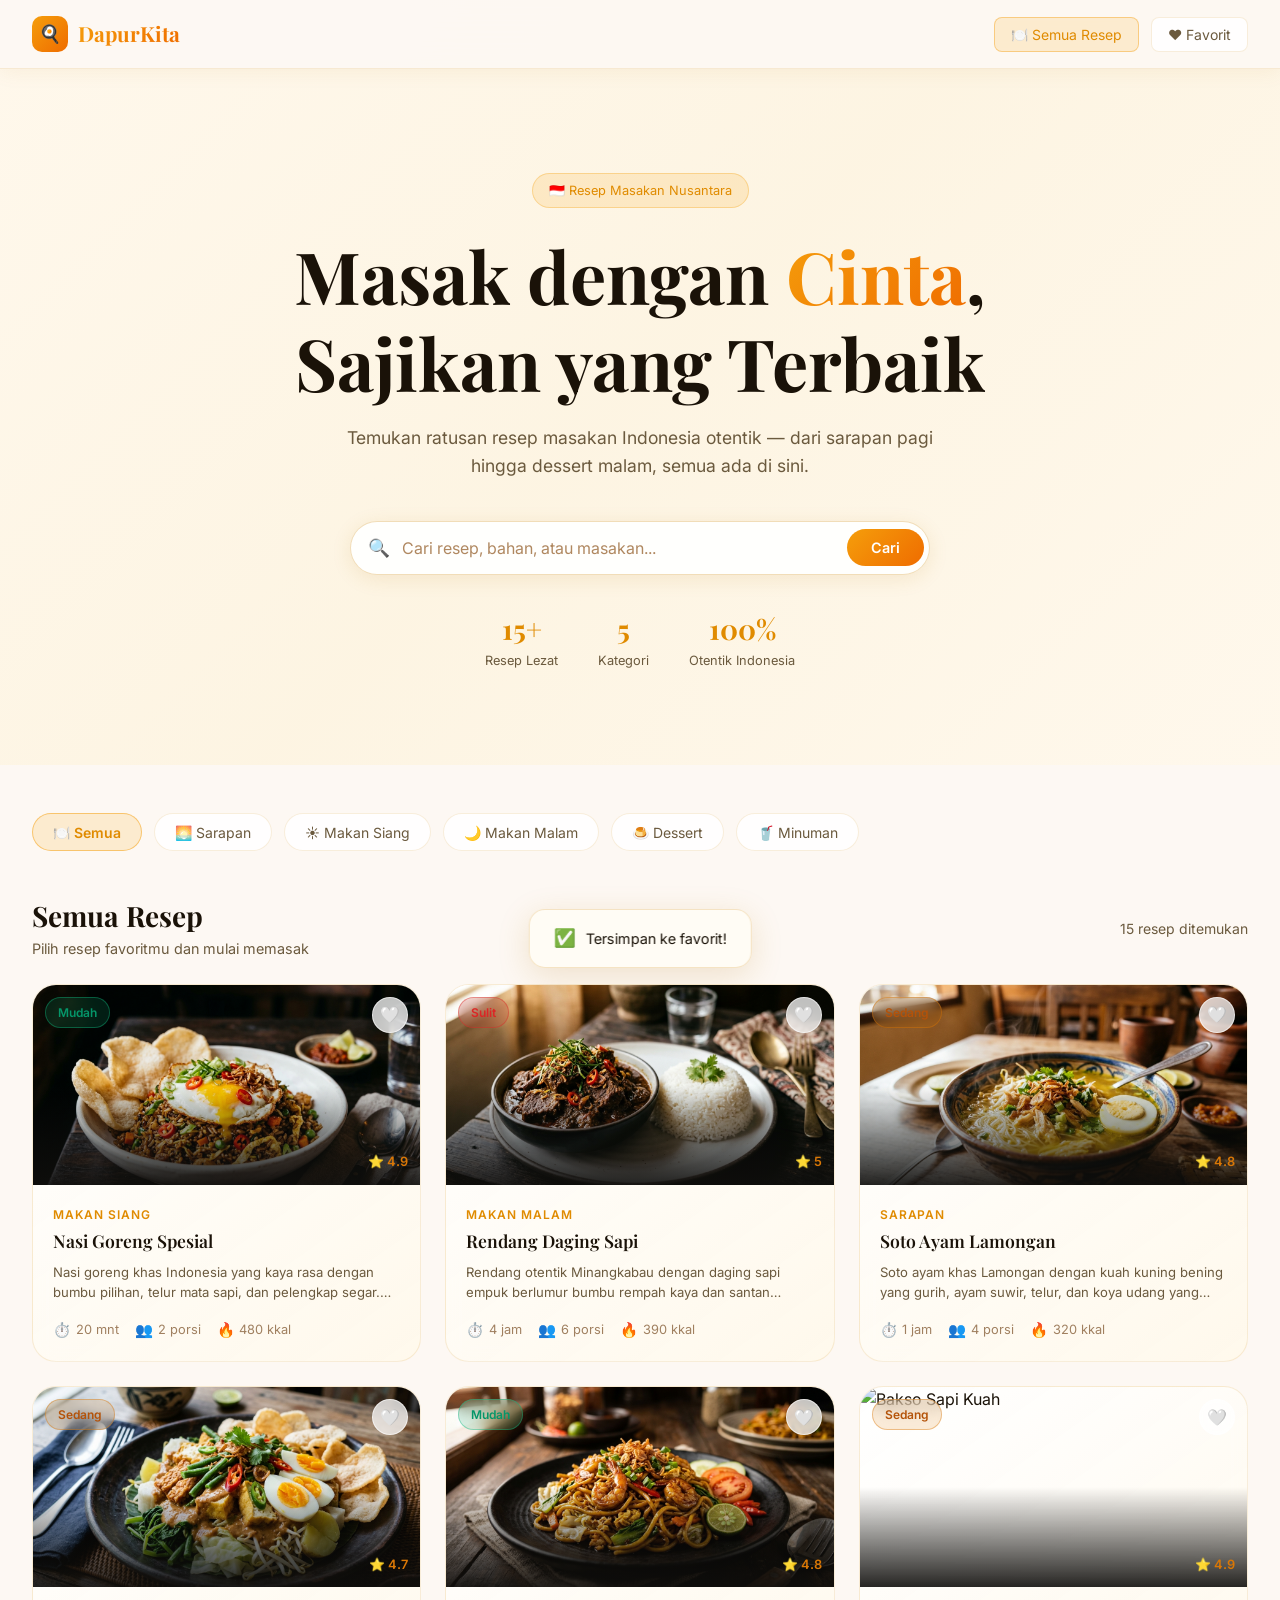
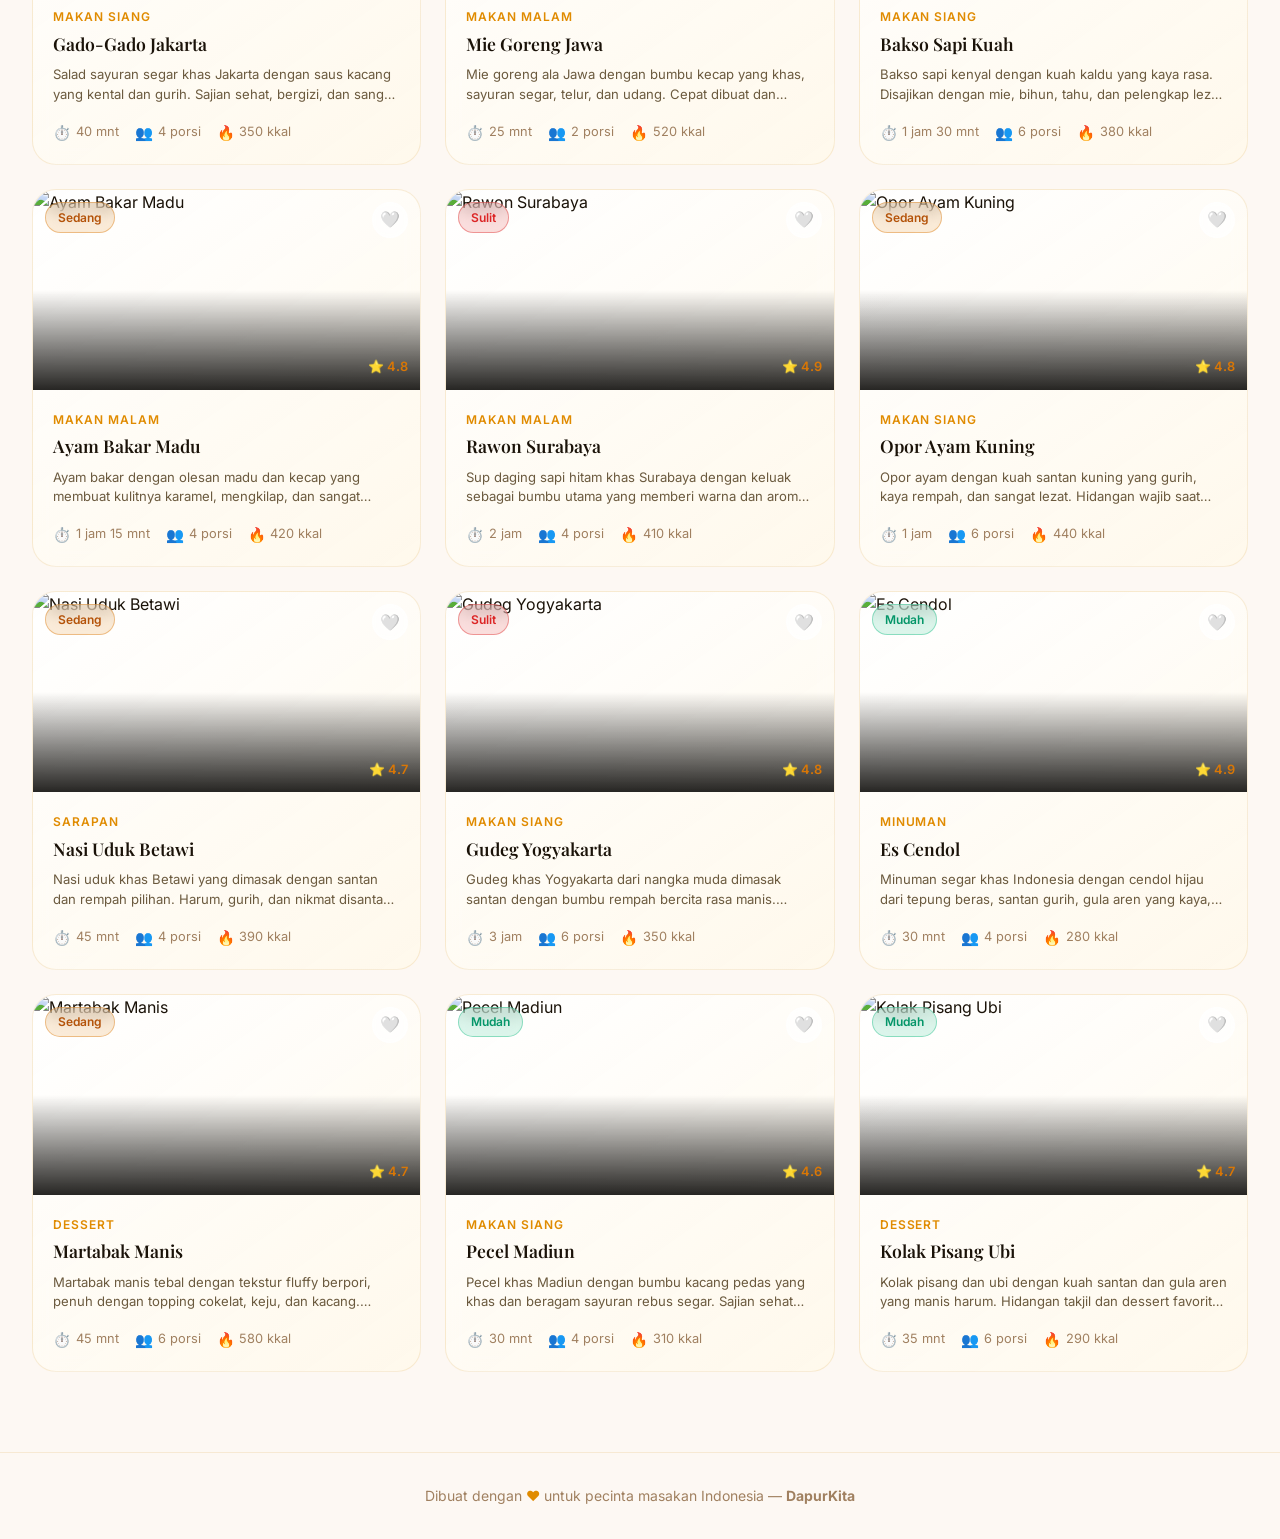
==== index.html @ 0bc97418 "add recipe website files" ====
<!DOCTYPE html>
<html lang="id">
<head>
  <meta charset="UTF-8" />
  <meta name="viewport" content="width=device-width, initial-scale=1.0" />
  <meta name="description" content="Temukan dan masak resep masakan Indonesia terlezat. Nasi Goreng, Rendang, Soto Ayam, dan ratusan resep otentik Nusantara dengan panduan lengkap." />
  <title>DapurKita — Resep Masakan Indonesia</title>
  <link rel="preconnect" href="https://fonts.googleapis.com" />
  <link rel="preconnect" href="https://fonts.gstatic.com" crossorigin />
  <link href="https://fonts.googleapis.com/css2?family=Playfair+Display:wght@400;600;700&family=Inter:wght@300;400;500;600;700&display=swap" rel="stylesheet" />
  <link rel="stylesheet" href="css/style.css" />
</head>
<body>

  <!-- NAVBAR -->
  <nav class="navbar" id="navbar">
    <a href="index.html" class="nav-logo">
      <div class="nav-logo-icon">🍳</div>
      <span class="nav-logo-text">DapurKita</span>
    </a>
    <div class="nav-actions">
      <button class="nav-btn active" id="btn-semua" onclick="showView('semua')">🍽️ Semua Resep</button>
      <button class="nav-btn" id="btn-favorit" onclick="showView('favorit')">
        ❤️ Favorit
        <span class="fav-count" id="fav-count">0</span>
      </button>
    </div>
  </nav>

  <!-- HERO -->
  <section class="hero">
    <div class="hero-bg"></div>
    <div class="hero-overlay"></div>
    <div class="hero-content">
      <div class="hero-badge">🇮🇩 Resep Masakan Nusantara</div>
      <h1 class="hero-title">
        Masak dengan <span class="highlight">Cinta</span>,<br/>
        Sajikan yang Terbaik
      </h1>
      <p class="hero-subtitle">
        Temukan ratusan resep masakan Indonesia otentik — dari sarapan pagi hingga dessert malam, semua ada di sini.
      </p>
      <div class="search-container">
        <span class="search-icon">🔍</span>
        <input
          type="text"
          class="search-input"
          id="search-input"
          placeholder="Cari resep, bahan, atau masakan..."
          autocomplete="off"
        />
        <button class="search-btn" onclick="handleSearch()">Cari</button>
      </div>
      <div class="hero-stats">
        <div class="stat-item">
          <div class="stat-number">15+</div>
          <div class="stat-label">Resep Lezat</div>
        </div>
        <div class="stat-item">
          <div class="stat-number">5</div>
          <div class="stat-label">Kategori</div>
        </div>
        <div class="stat-item">
          <div class="stat-number">100%</div>
          <div class="stat-label">Otentik Indonesia</div>
        </div>
      </div>
    </div>
  </section>

  <!-- MAIN CONTENT -->
  <main class="main-content">

    <!-- VIEW: SEMUA RESEP -->
    <div id="view-semua">
      <!-- Category Filter -->
      <section class="category-section">
        <div class="category-scroll" id="category-filter">
          <!-- Injected by JS -->
        </div>
      </section>

      <!-- Section Header -->
      <div class="section-header">
        <div>
          <h2 class="section-title" id="section-title">Semua Resep</h2>
          <p class="section-subtitle" id="section-subtitle">Pilih resep favoritmu dan mulai memasak</p>
        </div>
        <span class="results-info" id="results-info"></span>
      </div>

      <!-- Recipe Grid -->
      <div class="recipe-grid" id="recipe-grid">
        <!-- Injected by JS -->
      </div>
    </div>

    <!-- VIEW: FAVORIT -->
    <div id="view-favorit" style="display:none;">
      <div class="section-header">
        <div>
          <h2 class="section-title">❤️ Resep Favorit</h2>
          <p class="section-subtitle">Koleksi resep yang kamu simpan</p>
        </div>
      </div>
      <div class="recipe-grid" id="fav-grid">
        <!-- Injected by JS -->
      </div>
    </div>

  </main>

  <!-- FOOTER -->
  <footer class="footer">
    <p>Dibuat dengan <span>❤️</span> untuk pecinta masakan Indonesia &mdash; <strong>DapurKita</strong></p>
  </footer>

  <!-- TOAST -->
  <div class="toast" id="toast">
    <span class="toast-icon" id="toast-icon">✅</span>
    <span id="toast-msg">Tersimpan ke favorit!</span>
  </div>

  <script src="js/data.js"></script>
  <script src="js/app.js"></script>
</body>
</html>
---- css/style.css ----
/* ===========================
   RESET & BASE
=========================== */
*, *::before, *::after {
  box-sizing: border-box;
  margin: 0;
  padding: 0;
}

:root {
  /* Colors — Light Theme */
  --clr-bg: #fdf8f3;
  --clr-bg-2: #fff8ef;
  --clr-bg-3: #fef3e2;
  --clr-surface: rgba(255, 255, 255, 0.85);
  --clr-surface-hover: rgba(255, 255, 255, 0.98);
  --clr-border: rgba(220, 170, 80, 0.2);
  --clr-border-hover: rgba(245, 158, 11, 0.5);

  --clr-primary: #e08b00;
  --clr-primary-dark: #c47700;
  --clr-primary-light: #fcd34d;
  --clr-accent: #e53e3e;
  --clr-accent-2: #38a169;
  --clr-gold: #d97706;

  --clr-text: #1a1208;
  --clr-text-muted: #6b5a3e;
  --clr-text-dim: #a08060;

  /* Gradients */
  --grad-primary: linear-gradient(135deg, #f59e0b, #ef6c00);
  --grad-card: linear-gradient(145deg, rgba(255,255,255,0.95) 0%, rgba(255,248,235,0.9) 100%);
  --grad-hero: linear-gradient(160deg, #fff8ef 0%, #fdf3e3 50%, #fef9f0 100%);

  /* Shadows */
  --shadow-card: 0 4px 24px rgba(180, 120, 20, 0.1);
  --shadow-card-hover: 0 16px 48px rgba(224, 139, 0, 0.18);
  --shadow-btn: 0 4px 20px rgba(224, 139, 0, 0.35);
  --shadow-glow: 0 0 40px rgba(245, 158, 11, 0.15);

  /* Spacing */
  --radius-sm: 8px;
  --radius-md: 16px;
  --radius-lg: 24px;
  --radius-xl: 32px;

  /* Typography */
  --font-heading: 'Playfair Display', Georgia, serif;
  --font-body: 'Inter', system-ui, sans-serif;

  /* Transitions */
  --transition: all 0.3s cubic-bezier(0.4, 0, 0.2, 1);
  --transition-slow: all 0.5s cubic-bezier(0.4, 0, 0.2, 1);
}

html {
  scroll-behavior: smooth;
}

body {
  font-family: var(--font-body);
  background-color: var(--clr-bg);
  color: var(--clr-text);
  line-height: 1.6;
  min-height: 100vh;
  overflow-x: hidden;
}

/* ===========================
   SCROLLBAR
=========================== */
::-webkit-scrollbar { width: 6px; }
::-webkit-scrollbar-track { background: #fef3e2; }
::-webkit-scrollbar-thumb { background: #f59e0b; border-radius: 3px; }

/* ===========================
   TYPOGRAPHY
=========================== */
h1, h2, h3, h4 {
  font-family: var(--font-heading);
  line-height: 1.2;
}

/* ===========================
   NAV
=========================== */
.navbar {
  position: fixed;
  top: 0;
  left: 0;
  right: 0;
  z-index: 100;
  padding: 1rem 2rem;
  display: flex;
  align-items: center;
  justify-content: space-between;
  backdrop-filter: blur(20px);
  -webkit-backdrop-filter: blur(20px);
  background: rgba(253, 248, 243, 0.92);
  border-bottom: 1px solid rgba(220, 170, 80, 0.2);
  box-shadow: 0 2px 20px rgba(180,120,20,0.08);
  transition: var(--transition);
}

.nav-logo {
  display: flex;
  align-items: center;
  gap: 0.6rem;
  text-decoration: none;
  color: var(--clr-text);
}

.nav-logo-icon {
  width: 36px;
  height: 36px;
  background: var(--grad-primary);
  border-radius: 10px;
  display: flex;
  align-items: center;
  justify-content: center;
  font-size: 1.1rem;
}

.nav-logo-text {
  font-family: var(--font-heading);
  font-size: 1.3rem;
  font-weight: 700;
  background: var(--grad-primary);
  -webkit-background-clip: text;
  -webkit-text-fill-color: transparent;
  background-clip: text;
}

.nav-actions {
  display: flex;
  align-items: center;
  gap: 0.75rem;
}

.nav-btn {
  display: flex;
  align-items: center;
  gap: 0.4rem;
  padding: 0.5rem 1rem;
  border-radius: var(--radius-sm);
  font-size: 0.875rem;
  font-family: var(--font-body);
  cursor: pointer;
  transition: var(--transition);
  border: 1px solid var(--clr-border);
  background: var(--clr-surface);
  color: var(--clr-text-muted);
  text-decoration: none;
}

.nav-btn:hover {
  background: var(--clr-surface-hover);
  color: var(--clr-text);
  border-color: var(--clr-border-hover);
}

.nav-btn.active {
  background: rgba(245, 158, 11, 0.15);
  color: var(--clr-primary);
  border-color: rgba(245, 158, 11, 0.4);
}

.fav-count {
  background: var(--clr-accent);
  color: white;
  font-size: 0.7rem;
  font-weight: 700;
  width: 18px;
  height: 18px;
  border-radius: 50%;
  display: flex;
  align-items: center;
  justify-content: center;
  display: none;
}

.fav-count.show { display: flex; }

/* ===========================
   HERO
=========================== */
.hero {
  position: relative;
  min-height: 85vh;
  display: flex;
  align-items: center;
  overflow: hidden;
  padding-top: 80px;
}

.hero-bg {
  position: absolute;
  inset: 0;
  background-image: url('assets/hero_banner.jpg');
  background-size: cover;
  background-position: center;
  opacity: 0.35;
  transform: scale(1.05);
  animation: heroZoom 20s ease-in-out infinite alternate;
}

@keyframes heroZoom {
  from { transform: scale(1.05); }
  to { transform: scale(1.12); }
}

.hero-overlay {
  position: absolute;
  inset: 0;
  background: linear-gradient(
    135deg,
    rgba(255, 248, 235, 0.88) 0%,
    rgba(253, 243, 220, 0.72) 50%,
    rgba(255, 248, 235, 0.88) 100%
  );
}

.hero-content {
  position: relative;
  z-index: 1;
  max-width: 900px;
  margin: 0 auto;
  padding: 2rem 2rem;
  text-align: center;
}

.hero-badge {
  display: inline-flex;
  align-items: center;
  gap: 0.4rem;
  padding: 0.4rem 1rem;
  background: rgba(245, 158, 11, 0.15);
  border: 1px solid rgba(245, 158, 11, 0.3);
  border-radius: 100px;
  font-size: 0.8rem;
  color: var(--clr-primary);
  margin-bottom: 1.5rem;
  animation: fadeInDown 0.8s ease both;
}

.hero-title {
  font-size: clamp(2.5rem, 6vw, 4.5rem);
  font-weight: 700;
  margin-bottom: 1.2rem;
  animation: fadeInDown 0.8s ease 0.1s both;
}

.hero-title .highlight {
  background: var(--grad-primary);
  -webkit-background-clip: text;
  -webkit-text-fill-color: transparent;
  background-clip: text;
}

.hero-subtitle {
  font-size: 1.1rem;
  color: var(--clr-text-muted);
  max-width: 600px;
  margin: 0 auto 2.5rem;
  animation: fadeInDown 0.8s ease 0.2s both;
}

/* Search Bar */
.search-container {
  position: relative;
  max-width: 580px;
  margin: 0 auto 2rem;
  animation: fadeInUp 0.8s ease 0.3s both;
}

.search-input {
  width: 100%;
  padding: 1rem 1.5rem 1rem 3.2rem;
  background: rgba(255, 255, 255, 0.92);
  border: 1px solid rgba(220, 170, 80, 0.4);
  border-radius: 100px;
  color: var(--clr-text);
  font-family: var(--font-body);
  font-size: 1rem;
  outline: none;
  transition: var(--transition);
  box-shadow: 0 4px 20px rgba(180,120,20,0.12);
}

.search-input::placeholder { color: #b08860; }

.search-input:focus {
  border-color: var(--clr-primary);
  background: rgba(255, 255, 255, 0.98);
  box-shadow: 0 0 0 3px rgba(224, 139, 0, 0.18), 0 4px 20px rgba(180,120,20,0.12);
}

.search-icon {
  position: absolute;
  left: 1.1rem;
  top: 50%;
  transform: translateY(-50%);
  color: var(--clr-text-muted);
  pointer-events: none;
  font-size: 1.1rem;
}

.search-btn {
  position: absolute;
  right: 0.4rem;
  top: 50%;
  transform: translateY(-50%);
  padding: 0.65rem 1.5rem;
  background: var(--grad-primary);
  border: none;
  border-radius: 100px;
  color: white;
  font-family: var(--font-body);
  font-size: 0.9rem;
  font-weight: 600;
  cursor: pointer;
  transition: var(--transition);
}

.search-btn:hover {
  opacity: 0.9;
  box-shadow: var(--shadow-btn);
}

.hero-stats {
  display: flex;
  justify-content: center;
  gap: 2.5rem;
  animation: fadeInUp 0.8s ease 0.4s both;
}

.stat-item {
  text-align: center;
}

.stat-number {
  font-family: var(--font-heading);
  font-size: 1.75rem;
  font-weight: 700;
  color: var(--clr-primary);
}

.stat-label {
  font-size: 0.8rem;
  color: var(--clr-text-muted);
}

/* ===========================
   MAIN CONTENT
=========================== */
.main-content {
  max-width: 1300px;
  margin: 0 auto;
  padding: 3rem 2rem 5rem;
}

/* ===========================
   SECTION HEADER
=========================== */
.section-header {
  display: flex;
  align-items: center;
  justify-content: space-between;
  margin-bottom: 1.5rem;
  flex-wrap: wrap;
  gap: 1rem;
}

.section-title {
  font-size: 1.75rem;
  font-weight: 700;
}

.section-subtitle {
  color: var(--clr-text-muted);
  font-size: 0.9rem;
  margin-top: 0.25rem;
}

.results-info {
  color: var(--clr-text-muted);
  font-size: 0.875rem;
}

/* ===========================
   CATEGORY FILTER
=========================== */
.category-section {
  margin-bottom: 2.5rem;
}

.category-scroll {
  display: flex;
  gap: 0.75rem;
  overflow-x: auto;
  padding-bottom: 0.5rem;
  scrollbar-width: none;
}

.category-scroll::-webkit-scrollbar { display: none; }

.cat-btn {
  display: flex;
  align-items: center;
  gap: 0.4rem;
  padding: 0.6rem 1.25rem;
  background: var(--clr-surface);
  border: 1px solid var(--clr-border);
  border-radius: 100px;
  color: var(--clr-text-muted);
  font-family: var(--font-body);
  font-size: 0.875rem;
  cursor: pointer;
  transition: var(--transition);
  white-space: nowrap;
}

.cat-btn:hover {
  background: var(--clr-surface-hover);
  color: var(--clr-text);
  border-color: var(--clr-border-hover);
}

.cat-btn.active {
  background: rgba(245, 158, 11, 0.15);
  color: var(--clr-primary);
  border-color: rgba(245, 158, 11, 0.5);
  font-weight: 600;
}

/* ===========================
   RECIPE GRID
=========================== */
.recipe-grid {
  display: grid;
  grid-template-columns: repeat(auto-fill, minmax(300px, 1fr));
  gap: 1.5rem;
}

/* ===========================
   RECIPE CARD
=========================== */
.recipe-card {
  background: var(--grad-card);
  border: 1px solid var(--clr-border);
  border-radius: var(--radius-lg);
  overflow: hidden;
  cursor: pointer;
  transition: var(--transition);
  backdrop-filter: blur(10px);
  position: relative;
  animation: fadeInUp 0.5s ease both;
}

.recipe-card:hover {
  transform: translateY(-6px);
  border-color: var(--clr-border-hover);
  box-shadow: var(--shadow-card-hover);
}

.card-img-wrapper {
  position: relative;
  height: 200px;
  overflow: hidden;
}

.card-img {
  width: 100%;
  height: 100%;
  object-fit: cover;
  transition: var(--transition-slow);
}

.recipe-card:hover .card-img {
  transform: scale(1.08);
}

.card-img-overlay {
  position: absolute;
  inset: 0;
  background: linear-gradient(to bottom, transparent 50%, rgba(15,14,12,0.9) 100%);
}

.card-difficulty {
  position: absolute;
  top: 0.75rem;
  left: 0.75rem;
  padding: 0.3rem 0.75rem;
  border-radius: 100px;
  font-size: 0.75rem;
  font-weight: 600;
  backdrop-filter: blur(8px);
}

.difficulty-mudah { background: rgba(16, 185, 129, 0.15); color: #059669; border: 1px solid rgba(16,185,129,0.4); }
.difficulty-sedang { background: rgba(217, 119, 6, 0.15); color: #b45309; border: 1px solid rgba(217,119,6,0.4); }
.difficulty-sulit { background: rgba(220, 38, 38, 0.15); color: #dc2626; border: 1px solid rgba(220,38,38,0.4); }

.card-fav-btn {
  position: absolute;
  top: 0.75rem;
  right: 0.75rem;
  width: 36px;
  height: 36px;
  border-radius: 50%;
  border: 1px solid rgba(255,255,255,0.6);
  background: rgba(255,255,255,0.75);
  backdrop-filter: blur(8px);
  color: #c0a0a0;
  font-size: 1rem;
  display: flex;
  align-items: center;
  justify-content: center;
  cursor: pointer;
  transition: var(--transition);
}

.card-fav-btn:hover {
  background: rgba(255,255,255,0.95);
  border-color: rgba(239, 68, 68, 0.5);
  transform: scale(1.1);
}

.card-fav-btn.favorited {
  background: rgba(255,255,255,0.9);
  border-color: rgba(239, 68, 68, 0.6);
  color: #ef4444;
}

.card-rating {
  position: absolute;
  bottom: 0.75rem;
  right: 0.75rem;
  display: flex;
  align-items: center;
  gap: 0.3rem;
  font-size: 0.8rem;
  font-weight: 600;
  color: var(--clr-gold);
}

.card-body {
  padding: 1.25rem;
}

.card-category {
  font-size: 0.75rem;
  color: var(--clr-primary);
  text-transform: uppercase;
  letter-spacing: 0.08em;
  font-weight: 600;
  margin-bottom: 0.4rem;
}

.card-title {
  font-size: 1.1rem;
  font-weight: 600;
  margin-bottom: 0.6rem;
  line-height: 1.3;
}

.card-desc {
  font-size: 0.82rem;
  color: var(--clr-text-muted);
  line-height: 1.5;
  display: -webkit-box;
  -webkit-line-clamp: 2;
  -webkit-box-orient: vertical;
  overflow: hidden;
  margin-bottom: 1rem;
}

.card-meta {
  display: flex;
  gap: 1rem;
  font-size: 0.8rem;
  color: var(--clr-text-dim);
}

.card-meta-item {
  display: flex;
  align-items: center;
  gap: 0.3rem;
}

.card-meta-item span:first-child { font-size: 0.9rem; }

/* ===========================
   EMPTY STATE
=========================== */
.empty-state {
  text-align: center;
  padding: 5rem 2rem;
  grid-column: 1 / -1;
}

.empty-icon { font-size: 4rem; margin-bottom: 1rem; opacity: 0.5; }
.empty-title { font-size: 1.5rem; margin-bottom: 0.5rem; color: var(--clr-text-muted); }
.empty-desc { color: var(--clr-text-dim); }

/* ===========================
   ANIMATIONS
=========================== */
@keyframes fadeInDown {
  from { opacity: 0; transform: translateY(-20px); }
  to { opacity: 1; transform: translateY(0); }
}

@keyframes fadeInUp {
  from { opacity: 0; transform: translateY(20px); }
  to { opacity: 1; transform: translateY(0); }
}

@keyframes scaleIn {
  from { opacity: 0; transform: scale(0.95); }
  to { opacity: 1; transform: scale(1); }
}

/* ===========================
   RECIPE DETAIL PAGE
=========================== */
.detail-hero {
  position: relative;
  height: 55vh;
  min-height: 400px;
  overflow: hidden;
}

.detail-hero-img {
  width: 100%;
  height: 100%;
  object-fit: cover;
  display: block;
}

.detail-hero-overlay {
  position: absolute;
  inset: 0;
  background: linear-gradient(
    to bottom,
    rgba(253,248,243,0.2) 0%,
    rgba(253,248,243,0.75) 70%,
    rgba(253,248,243,1) 100%
  );
}

.detail-hero-content {
  position: absolute;
  bottom: 0;
  left: 0;
  right: 0;
  padding: 2rem;
  max-width: 1000px;
  margin: 0 auto;
}

.detail-breadcrumb {
  font-size: 0.8rem;
  color: var(--clr-text-muted);
  margin-bottom: 0.75rem;
}

.detail-breadcrumb a {
  color: var(--clr-primary);
  text-decoration: none;
}

.detail-breadcrumb a:hover { text-decoration: underline; }

.detail-category-badge {
  display: inline-block;
  padding: 0.3rem 0.9rem;
  background: rgba(245,158,11,0.15);
  border: 1px solid rgba(245,158,11,0.3);
  border-radius: 100px;
  font-size: 0.75rem;
  color: var(--clr-primary);
  font-weight: 600;
  text-transform: uppercase;
  letter-spacing: 0.08em;
  margin-bottom: 0.75rem;
}

.detail-title {
  font-size: clamp(1.8rem, 4vw, 3rem);
  font-weight: 700;
  margin-bottom: 0.75rem;
}

.detail-rating-row {
  display: flex;
  align-items: center;
  gap: 1.5rem;
  flex-wrap: wrap;
}

.rating-stars {
  color: var(--clr-gold);
  font-size: 1.1rem;
  letter-spacing: 1px;
}

.rating-text {
  font-weight: 600;
  color: var(--clr-gold);
}

.review-count {
  color: var(--clr-text-muted);
  font-size: 0.875rem;
}

/* Detail Body */
.detail-body {
  max-width: 1000px;
  margin: 0 auto;
  padding: 2rem;
}

.detail-info-bar {
  display: grid;
  grid-template-columns: repeat(auto-fit, minmax(120px, 1fr));
  gap: 1rem;
  margin-bottom: 2rem;
  padding: 1.5rem;
  background: var(--grad-card);
  border: 1px solid var(--clr-border);
  border-radius: var(--radius-lg);
  backdrop-filter: blur(10px);
}

.info-bar-item {
  text-align: center;
  padding: 0.5rem;
}

.info-bar-icon {
  font-size: 1.5rem;
  margin-bottom: 0.4rem;
}

.info-bar-value {
  font-size: 1.1rem;
  font-weight: 700;
  color: var(--clr-text);
}

.info-bar-label {
  font-size: 0.75rem;
  color: var(--clr-text-muted);
  margin-top: 0.1rem;
}

/* Action Buttons */
.detail-actions {
  display: flex;
  gap: 1rem;
  margin-bottom: 2.5rem;
  flex-wrap: wrap;
}

.btn-primary {
  display: flex;
  align-items: center;
  gap: 0.5rem;
  padding: 0.8rem 1.75rem;
  background: var(--grad-primary);
  border: none;
  border-radius: var(--radius-md);
  color: white;
  font-family: var(--font-body);
  font-size: 0.95rem;
  font-weight: 600;
  cursor: pointer;
  transition: var(--transition);
}

.btn-primary:hover {
  opacity: 0.9;
  box-shadow: var(--shadow-btn);
  transform: translateY(-1px);
}

.btn-secondary {
  display: flex;
  align-items: center;
  gap: 0.5rem;
  padding: 0.8rem 1.75rem;
  background: var(--clr-surface);
  border: 1px solid var(--clr-border);
  border-radius: var(--radius-md);
  color: var(--clr-text);
  font-family: var(--font-body);
  font-size: 0.95rem;
  font-weight: 500;
  cursor: pointer;
  transition: var(--transition);
  text-decoration: none;
}

.btn-secondary:hover {
  background: var(--clr-surface-hover);
  border-color: var(--clr-border-hover);
  transform: translateY(-1px);
}

.btn-fav {
  display: flex;
  align-items: center;
  gap: 0.5rem;
  padding: 0.8rem 1.75rem;
  background: rgba(239,68,68,0.1);
  border: 1px solid rgba(239,68,68,0.3);
  border-radius: var(--radius-md);
  color: #f87171;
  font-family: var(--font-body);
  font-size: 0.95rem;
  font-weight: 500;
  cursor: pointer;
  transition: var(--transition);
}

.btn-fav:hover {
  background: rgba(239,68,68,0.2);
  border-color: rgba(239,68,68,0.5);
  transform: translateY(-1px);
}

.btn-fav.favorited {
  background: rgba(239,68,68,0.2);
  border-color: rgba(239,68,68,0.5);
  color: #ef4444;
}

/* Description */
.detail-desc {
  color: var(--clr-text-muted);
  font-size: 1.05rem;
  line-height: 1.8;
  margin-bottom: 2.5rem;
  padding: 1.5rem;
  background: var(--clr-surface);
  border-left: 3px solid var(--clr-primary);
  border-radius: 0 var(--radius-md) var(--radius-md) 0;
}

/* Tabs */
.detail-tabs {
  display: flex;
  gap: 0.5rem;
  margin-bottom: 2rem;
  border-bottom: 1px solid var(--clr-border);
  padding-bottom: 0;
}

.tab-btn {
  padding: 0.75rem 1.5rem;
  background: none;
  border: none;
  border-bottom: 2px solid transparent;
  color: var(--clr-text-muted);
  font-family: var(--font-body);
  font-size: 0.95rem;
  font-weight: 500;
  cursor: pointer;
  transition: var(--transition);
  margin-bottom: -1px;
}

.tab-btn:hover { color: var(--clr-text); }

.tab-btn.active {
  color: var(--clr-primary);
  border-bottom-color: var(--clr-primary);
  font-weight: 600;
}

.tab-panel { display: none; }
.tab-panel.active { display: block; animation: scaleIn 0.3s ease; }

/* Ingredients */
.ingredients-grid {
  display: grid;
  grid-template-columns: repeat(auto-fill, minmax(240px, 1fr));
  gap: 0.75rem;
}

.ingredient-item {
  display: flex;
  align-items: center;
  gap: 0.75rem;
  padding: 0.75rem 1rem;
  background: var(--clr-surface);
  border: 1px solid var(--clr-border);
  border-radius: var(--radius-sm);
  transition: var(--transition);
}

.ingredient-item:hover {
  background: var(--clr-surface-hover);
  border-color: var(--clr-border-hover);
}

.ingredient-amount {
  font-weight: 600;
  color: var(--clr-primary);
  font-size: 0.85rem;
  min-width: 70px;
  flex-shrink: 0;
}

.ingredient-name {
  font-size: 0.875rem;
  color: var(--clr-text);
}

/* Steps */
.steps-list { display: flex; flex-direction: column; gap: 1.25rem; }

.step-item {
  display: flex;
  gap: 1.25rem;
  padding: 1.25rem;
  background: var(--clr-surface);
  border: 1px solid var(--clr-border);
  border-radius: var(--radius-md);
  transition: var(--transition);
}

.step-item:hover {
  background: var(--clr-surface-hover);
  border-color: var(--clr-border-hover);
}

.step-number {
  width: 36px;
  height: 36px;
  background: var(--grad-primary);
  border-radius: 50%;
  display: flex;
  align-items: center;
  justify-content: center;
  font-size: 0.85rem;
  font-weight: 700;
  color: white;
  flex-shrink: 0;
  margin-top: 0.1rem;
}

.step-text {
  color: var(--clr-text-muted);
  line-height: 1.7;
  font-size: 0.95rem;
}

/* Nutrition */
.nutrition-grid {
  display: grid;
  grid-template-columns: repeat(2, 1fr);
  gap: 1rem;
}

.nutrition-card {
  padding: 1.5rem;
  background: var(--clr-surface);
  border: 1px solid var(--clr-border);
  border-radius: var(--radius-md);
  text-align: center;
  transition: var(--transition);
}

.nutrition-card:hover {
  background: var(--clr-surface-hover);
  border-color: var(--clr-border-hover);
}

.nutrition-value {
  font-family: var(--font-heading);
  font-size: 2rem;
  font-weight: 700;
  color: var(--clr-primary);
}

.nutrition-unit { font-size: 1rem; color: var(--clr-text-muted); }
.nutrition-label { color: var(--clr-text-muted); font-size: 0.875rem; margin-top: 0.3rem; }

/* Related Recipes */
.related-section {
  margin-top: 3rem;
  padding-top: 2rem;
  border-top: 1px solid var(--clr-border);
}

.related-grid {
  display: grid;
  grid-template-columns: repeat(auto-fill, minmax(240px, 1fr));
  gap: 1.25rem;
  margin-top: 1.5rem;
}

/* Tags */
.tags-row {
  display: flex;
  flex-wrap: wrap;
  gap: 0.5rem;
  margin-bottom: 2rem;
}

.tag {
  padding: 0.3rem 0.85rem;
  background: var(--clr-surface);
  border: 1px solid var(--clr-border);
  border-radius: 100px;
  font-size: 0.78rem;
  color: var(--clr-text-muted);
  transition: var(--transition);
}

.tag:hover {
  background: rgba(245,158,11,0.1);
  border-color: rgba(245,158,11,0.3);
  color: var(--clr-primary);
}

/* Toast Notification */
.toast {
  position: fixed;
  bottom: 2rem;
  left: 50%;
  transform: translateX(-50%) translateY(100px);
  background: rgba(255, 252, 245, 0.97);
  border: 1px solid rgba(220, 170, 80, 0.3);
  border-radius: var(--radius-md);
  padding: 0.9rem 1.5rem;
  color: var(--clr-text);
  font-size: 0.9rem;
  backdrop-filter: blur(20px);
  z-index: 1000;
  display: flex;
  align-items: center;
  gap: 0.6rem;
  transition: transform 0.4s cubic-bezier(0.4, 0, 0.2, 1);
  box-shadow: 0 8px 32px rgba(180,120,20,0.18);
  white-space: nowrap;
}

.toast.show { transform: translateX(-50%) translateY(0); }
.toast-icon { font-size: 1.1rem; }

/* ===========================
   FOOTER
=========================== */
.footer {
  border-top: 1px solid var(--clr-border);
  padding: 2rem;
  text-align: center;
  color: var(--clr-text-dim);
  font-size: 0.875rem;
}

.footer span { color: var(--clr-primary); }

/* ===========================
   RESPONSIVE
=========================== */
@media (max-width: 768px) {
  .navbar { padding: 0.75rem 1rem; }
  .hero-stats { gap: 1.5rem; }
  .main-content { padding: 2rem 1rem 4rem; }
  .recipe-grid { grid-template-columns: repeat(auto-fill, minmax(260px, 1fr)); gap: 1rem; }
  .detail-hero-content { padding: 1.5rem 1rem; }
  .detail-body { padding: 1.5rem 1rem; }
  .detail-actions { flex-direction: column; }
  .nutrition-grid { grid-template-columns: repeat(2, 1fr); }
}

@media (max-width: 480px) {
  .recipe-grid { grid-template-columns: 1fr; }
  .hero-title { font-size: 2rem; }
  .hero-stats { gap: 1rem; }
  .stat-number { font-size: 1.3rem; }
  .detail-title { font-size: 1.6rem; }
}
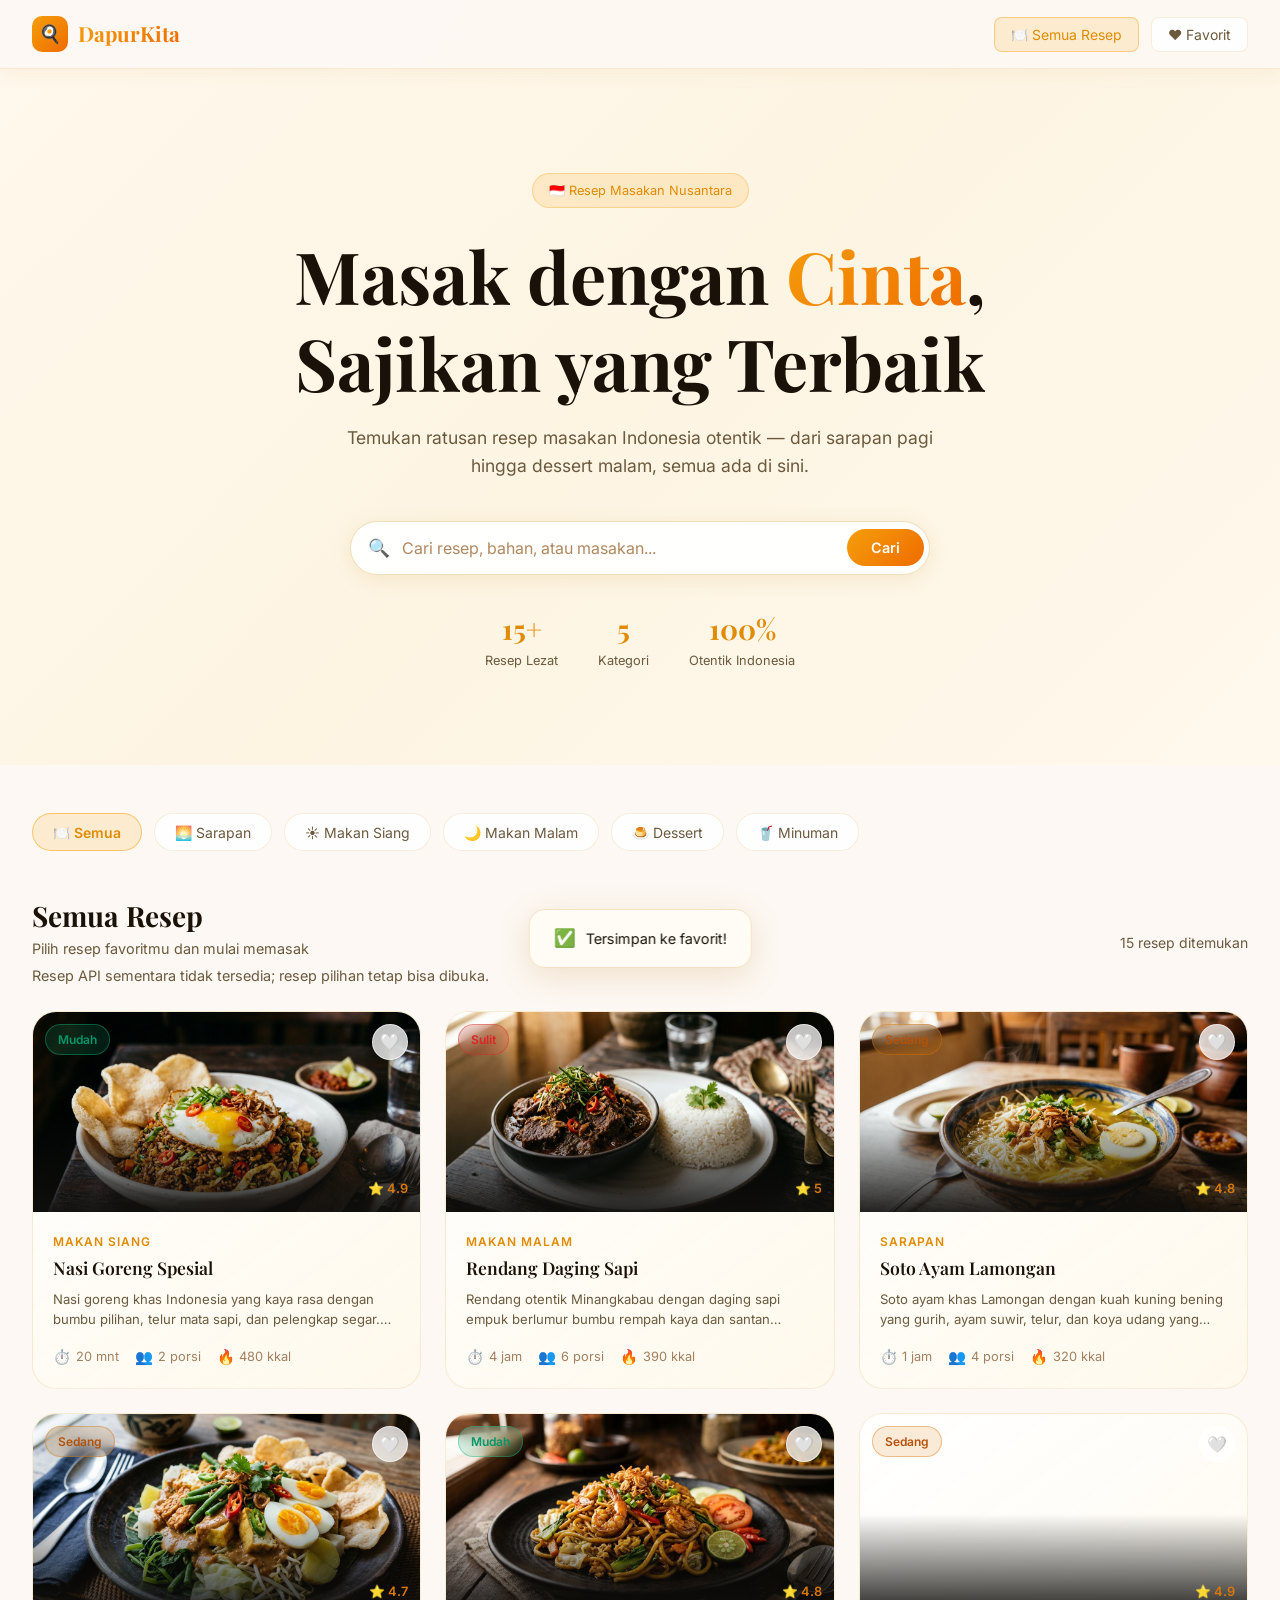
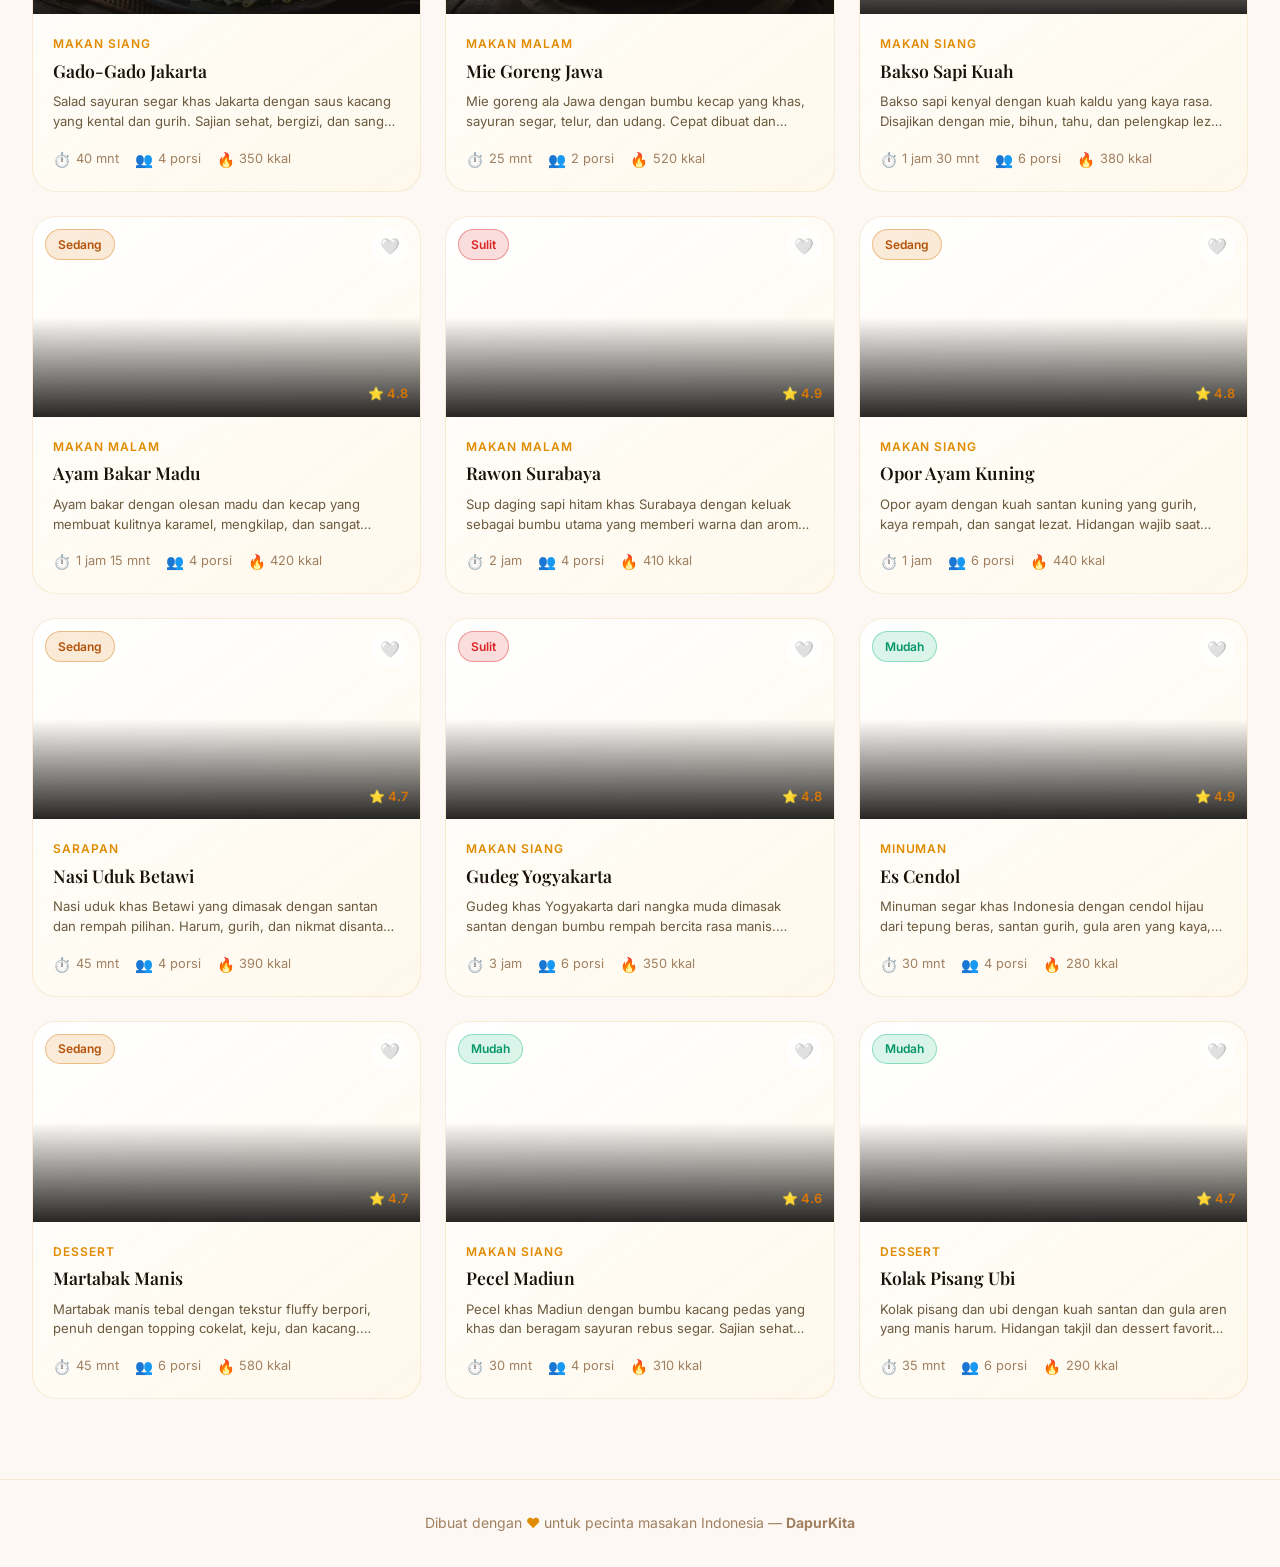
==== commit f335120c: "integrate public Indonesian recipe API" ====
--- a/index.html
+++ b/index.html
@@ -85,6 +85,7 @@
         <div>
           <h2 class="section-title" id="section-title">Semua Resep</h2>
           <p class="section-subtitle" id="section-subtitle">Pilih resep favoritmu dan mulai memasak</p>
+          <p class="section-subtitle" id="api-status" aria-live="polite">Memuat resep dari API publik...</p>
         </div>
         <span class="results-info" id="results-info"></span>
       </div>
@@ -122,6 +123,7 @@
   </div>
 
   <script src="js/data.js"></script>
+  <script src="js/public-api.js"></script>
   <script src="js/app.js"></script>
 </body>
 </html>
